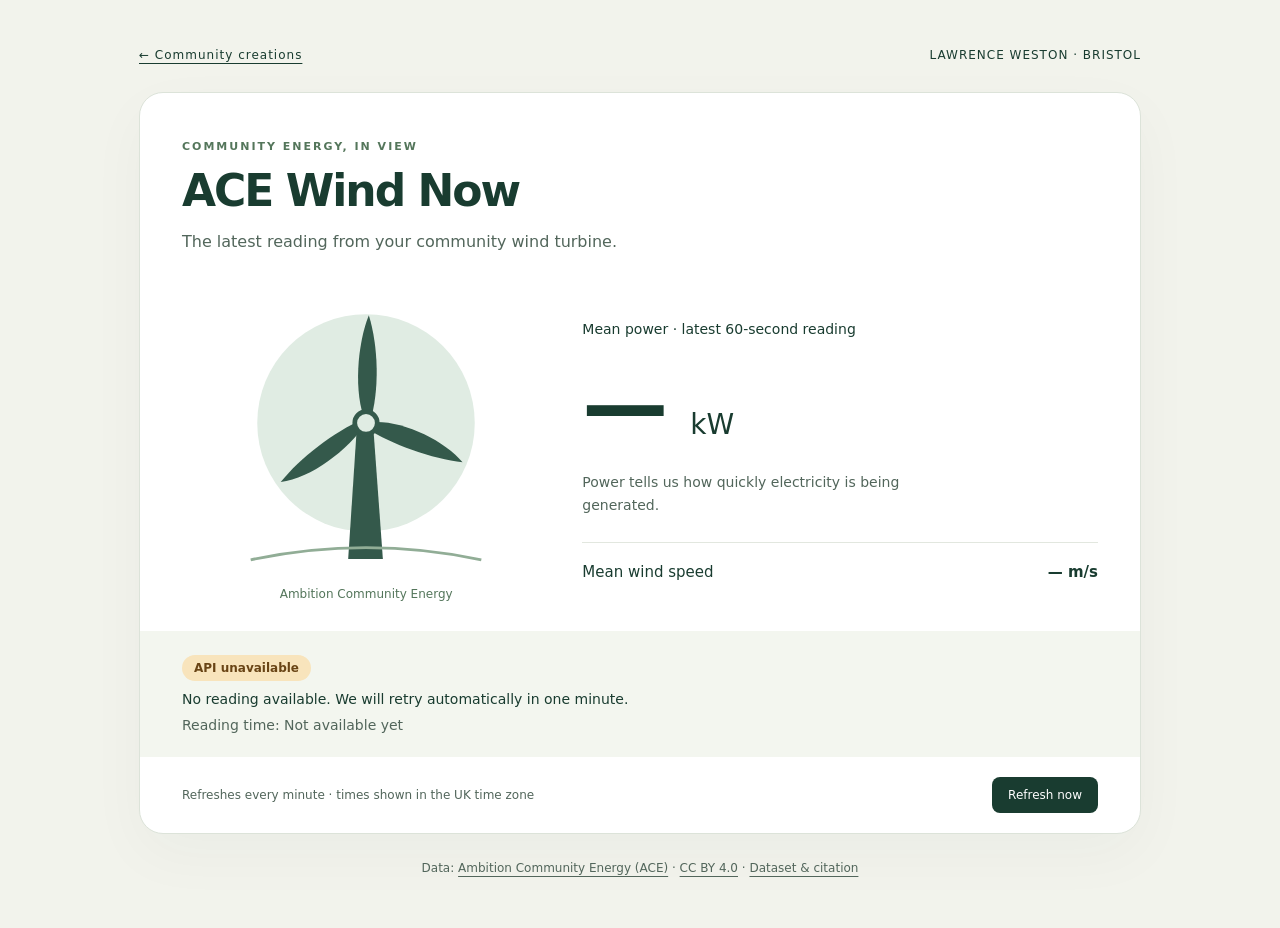
==== site/creations/ace-wind-now/index.html @ 005fc41b "Add ACE Wind Now live turbine card and gallery entry" ====
<!doctype html>
<html lang="en"><head><meta charset="utf-8"><meta name="viewport" content="width=device-width,initial-scale=1"><title>ACE Wind Now</title><link rel="stylesheet" href="style.css"><script src="app.js" defer></script></head>
<body><main><header><a href="../../">← Community creations</a><span>LAWRENCE WESTON · BRISTOL</span></header>
<section class="card" aria-labelledby="title"><div class="intro"><p class="eyebrow">COMMUNITY ENERGY, IN VIEW</p><h1 id="title">ACE Wind Now</h1><p>The latest reading from your community wind turbine.</p></div>
<div class="readings"><div class="art" aria-hidden="true"><svg viewBox="0 0 320 320"><circle cx="160" cy="145" r="116" fill="#e0ece3"/><path d="M150 153 L141 290 H178 L168 153" fill="#34594b"/><g fill="#34594b"><path d="M160 145 C146 113 151 60 163 30 C173 62 175 110 164 145Z"/><path d="M160 145 C193 139 242 162 263 187 C231 183 187 168 160 150Z"/><path d="M160 145 C141 174 101 204 69 208 C89 183 126 154 157 141Z"/></g><circle cx="160" cy="145" r="12" fill="#e0ece3" stroke="#34594b" stroke-width="5"/><path d="M37 291 Q160 265 283 291" fill="none" stroke="#91ad96" stroke-width="3"/></svg><span>Ambition Community Energy</span></div>
<div class="numbers"><p class="label">Mean power · latest 60-second reading</p><p class="power"><span id="power">—</span> <span class="unit">kW</span></p><p class="explain">Power tells us how quickly electricity is being generated.</p><div class="wind"><span>Mean wind speed</span><strong><span id="wind">—</span> m/s</strong></div></div></div>
<div class="status-area" aria-live="polite"><span id="status" class="badge">Loading</span><p id="message">Fetching the latest ACE reading…</p><p class="timestamp">Reading time: <time id="timestamp">Not available yet</time></p></div>
<footer><span>Refreshes every minute · times shown in the UK time zone</span><button id="refresh" type="button">Refresh now</button></footer></section>
<p class="credit">Data: <a href="https://ambitioncommunityenergy.org/">Ambition Community Energy (ACE)</a> · <a href="https://creativecommons.org/licenses/by/4.0/">CC BY 4.0</a> · <a href="https://doi.org/10.5281/zenodo.22662372">Dataset &amp; citation</a></p></main></body></html>
---- site/creations/ace-wind-now/style.css ----
:root{font-family:system-ui,sans-serif;color:#193c30;background:#f2f3ec;color-scheme:light}*{box-sizing:border-box}body{margin:0}main{max-width:1050px;margin:48px auto;padding:0 24px}header{display:flex;justify-content:space-between;gap:20px;font-size:12px;letter-spacing:1px;margin-bottom:30px}a{color:inherit;text-underline-offset:4px}.card{background:#fff;border:1px solid #dce3d9;border-radius:24px;box-shadow:0 20px 60px #193c3009;overflow:hidden}.intro{padding:36px 42px 0}.eyebrow{font-size:11px;letter-spacing:2px;color:#54765b;font-weight:700}h1{font-size:44px;letter-spacing:-2px;margin:12px 0}.intro>p:last-child{color:#52665b}.readings{display:grid;grid-template-columns:1fr 1.4fr;align-items:center;gap:32px;padding:20px 42px 30px}.art{text-align:center;font-size:12px;color:#54765b}.art svg{display:block;width:100%;max-width:300px;margin:auto}.label{font-size:14px}.power{font-size:86px;letter-spacing:-4px;line-height:1.1;margin:20px 0;font-weight:650;font-variant-numeric:tabular-nums}.unit{font-size:28px;letter-spacing:0;font-weight:400}.explain{font-size:14px;line-height:1.6;color:#52665b;max-width:340px}.wind{display:flex;justify-content:space-between;gap:20px;border-top:1px solid #e2e7df;padding-top:20px;margin-top:26px;font-size:15px}.status-area{background:#f3f6ef;padding:24px 42px}.badge{display:inline-block;font-weight:700;font-size:12px;padding:6px 12px;background:#dcebdc;border-radius:30px}.badge[data-state="stale"],.badge[data-state="unavailable"]{background:#f8e4bc;color:#694415}.status-area p{font-size:14px;margin:10px 0 0}.timestamp{color:#52665b}footer{display:flex;align-items:center;justify-content:space-between;gap:20px;padding:20px 42px;font-size:12px;color:#52665b}button{background:#193c30;color:white;border:0;border-radius:8px;padding:11px 16px;font:inherit;cursor:pointer;white-space:nowrap}button:disabled{opacity:.5;cursor:wait}a:focus-visible,button:focus-visible{outline:3px solid #b47722;outline-offset:4px}.credit{font-size:12px;text-align:center;line-height:1.8;color:#52665b;margin-top:24px}@media(max-width:650px){main{margin:24px auto;padding:0 16px}header{flex-direction:column;font-size:10px}.intro{padding:24px 24px 0}h1{font-size:36px}.readings{grid-template-columns:1fr;padding:10px 24px 24px;gap:12px}.art svg{max-width:180px}.power{font-size:64px}.status-area{padding:20px 24px}footer{padding:20px 24px;align-items:flex-start}.credit{font-size:11px}}
.readings>*{min-width:0}.intro p,.status-area p{overflow-wrap:anywhere}@media(max-width:650px){.readings{grid-template-columns:minmax(0,1fr)}footer{flex-wrap:wrap}.wind{flex-wrap:wrap}.power{font-size:clamp(42px,15vw,64px)}}
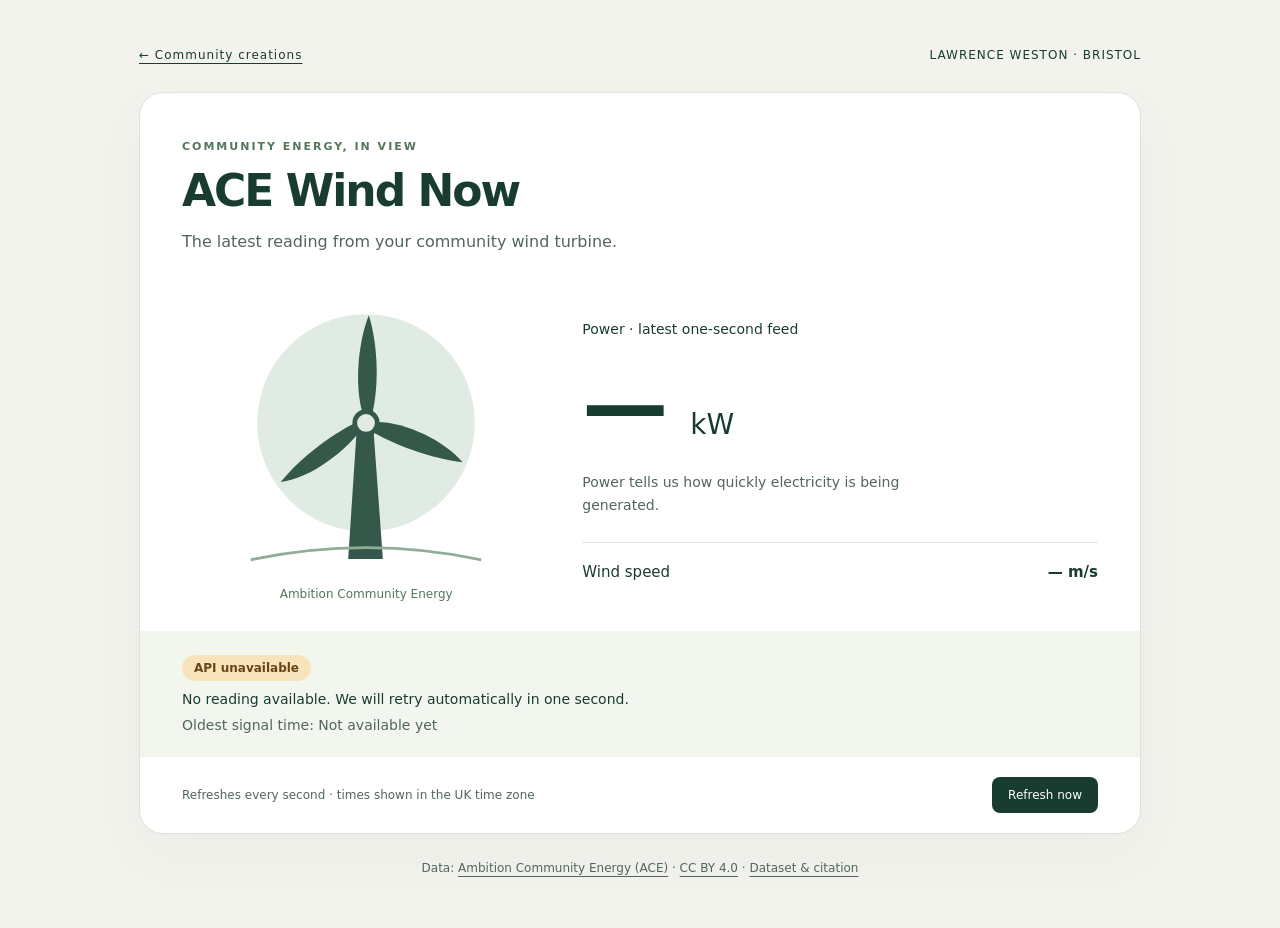
==== commit ded081ba: "Lead with the challenge and use one-second ACE signals" ====
--- a/site/creations/ace-wind-now/index.html
+++ b/site/creations/ace-wind-now/index.html
@@ -3,7 +3,7 @@
 <body><main><header><a href="../../">← Community creations</a><span>LAWRENCE WESTON · BRISTOL</span></header>
 <section class="card" aria-labelledby="title"><div class="intro"><p class="eyebrow">COMMUNITY ENERGY, IN VIEW</p><h1 id="title">ACE Wind Now</h1><p>The latest reading from your community wind turbine.</p></div>
 <div class="readings"><div class="art" aria-hidden="true"><svg viewBox="0 0 320 320"><circle cx="160" cy="145" r="116" fill="#e0ece3"/><path d="M150 153 L141 290 H178 L168 153" fill="#34594b"/><g fill="#34594b"><path d="M160 145 C146 113 151 60 163 30 C173 62 175 110 164 145Z"/><path d="M160 145 C193 139 242 162 263 187 C231 183 187 168 160 150Z"/><path d="M160 145 C141 174 101 204 69 208 C89 183 126 154 157 141Z"/></g><circle cx="160" cy="145" r="12" fill="#e0ece3" stroke="#34594b" stroke-width="5"/><path d="M37 291 Q160 265 283 291" fill="none" stroke="#91ad96" stroke-width="3"/></svg><span>Ambition Community Energy</span></div>
-<div class="numbers"><p class="label">Mean power · latest 60-second reading</p><p class="power"><span id="power">—</span> <span class="unit">kW</span></p><p class="explain">Power tells us how quickly electricity is being generated.</p><div class="wind"><span>Mean wind speed</span><strong><span id="wind">—</span> m/s</strong></div></div></div>
-<div class="status-area" aria-live="polite"><span id="status" class="badge">Loading</span><p id="message">Fetching the latest ACE reading…</p><p class="timestamp">Reading time: <time id="timestamp">Not available yet</time></p></div>
-<footer><span>Refreshes every minute · times shown in the UK time zone</span><button id="refresh" type="button">Refresh now</button></footer></section>
+<div class="numbers"><p class="label">Power · latest one-second feed</p><p class="power"><span id="power">—</span> <span class="unit">kW</span></p><p class="explain">Power tells us how quickly electricity is being generated.</p><div class="wind"><span>Wind speed</span><strong><span id="wind">—</span> m/s</strong></div></div></div>
+<div class="status-area" aria-live="polite"><span id="status" class="badge">Loading</span><p id="message">Fetching the latest ACE reading…</p><p class="timestamp">Oldest signal time: <time id="timestamp">Not available yet</time></p></div>
+<footer><span>Refreshes every second · times shown in the UK time zone</span><button id="refresh" type="button">Refresh now</button></footer></section>
 <p class="credit">Data: <a href="https://ambitioncommunityenergy.org/">Ambition Community Energy (ACE)</a> · <a href="https://creativecommons.org/licenses/by/4.0/">CC BY 4.0</a> · <a href="https://doi.org/10.5281/zenodo.22662372">Dataset &amp; citation</a></p></main></body></html>
